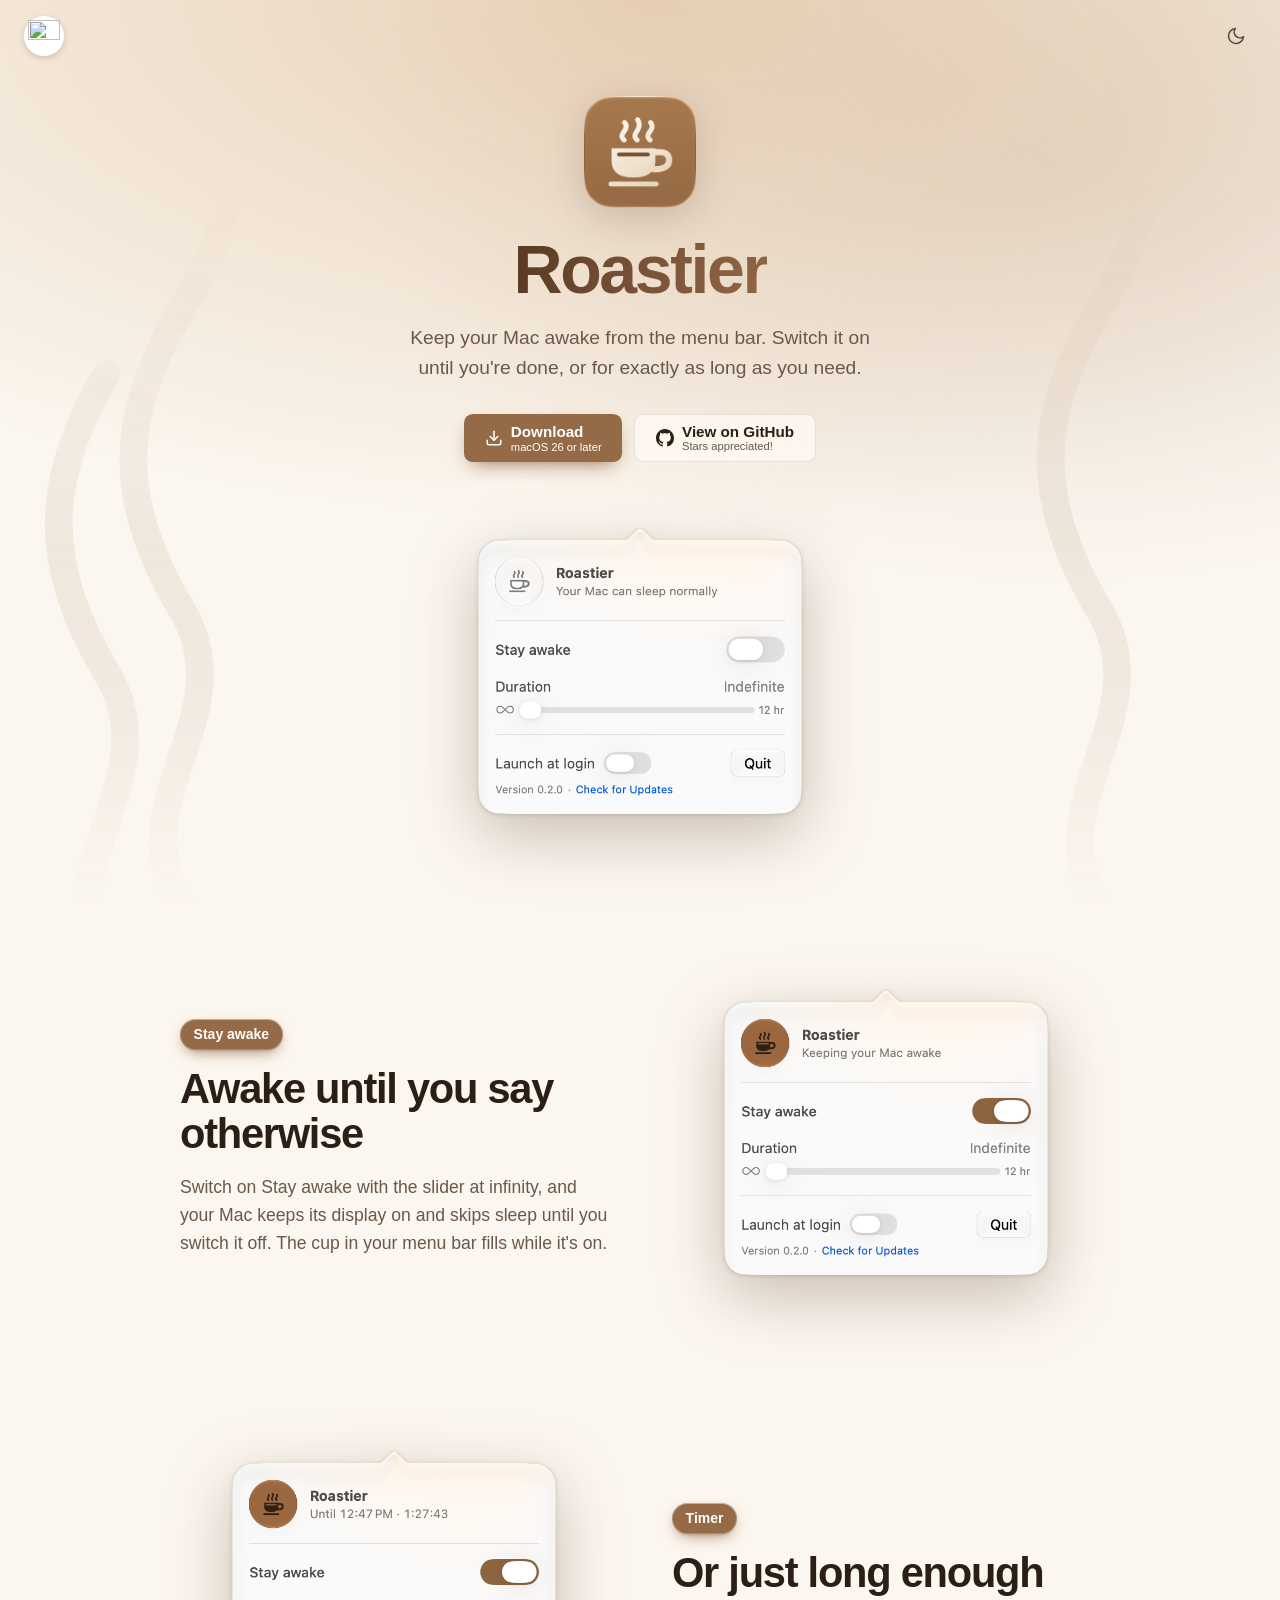
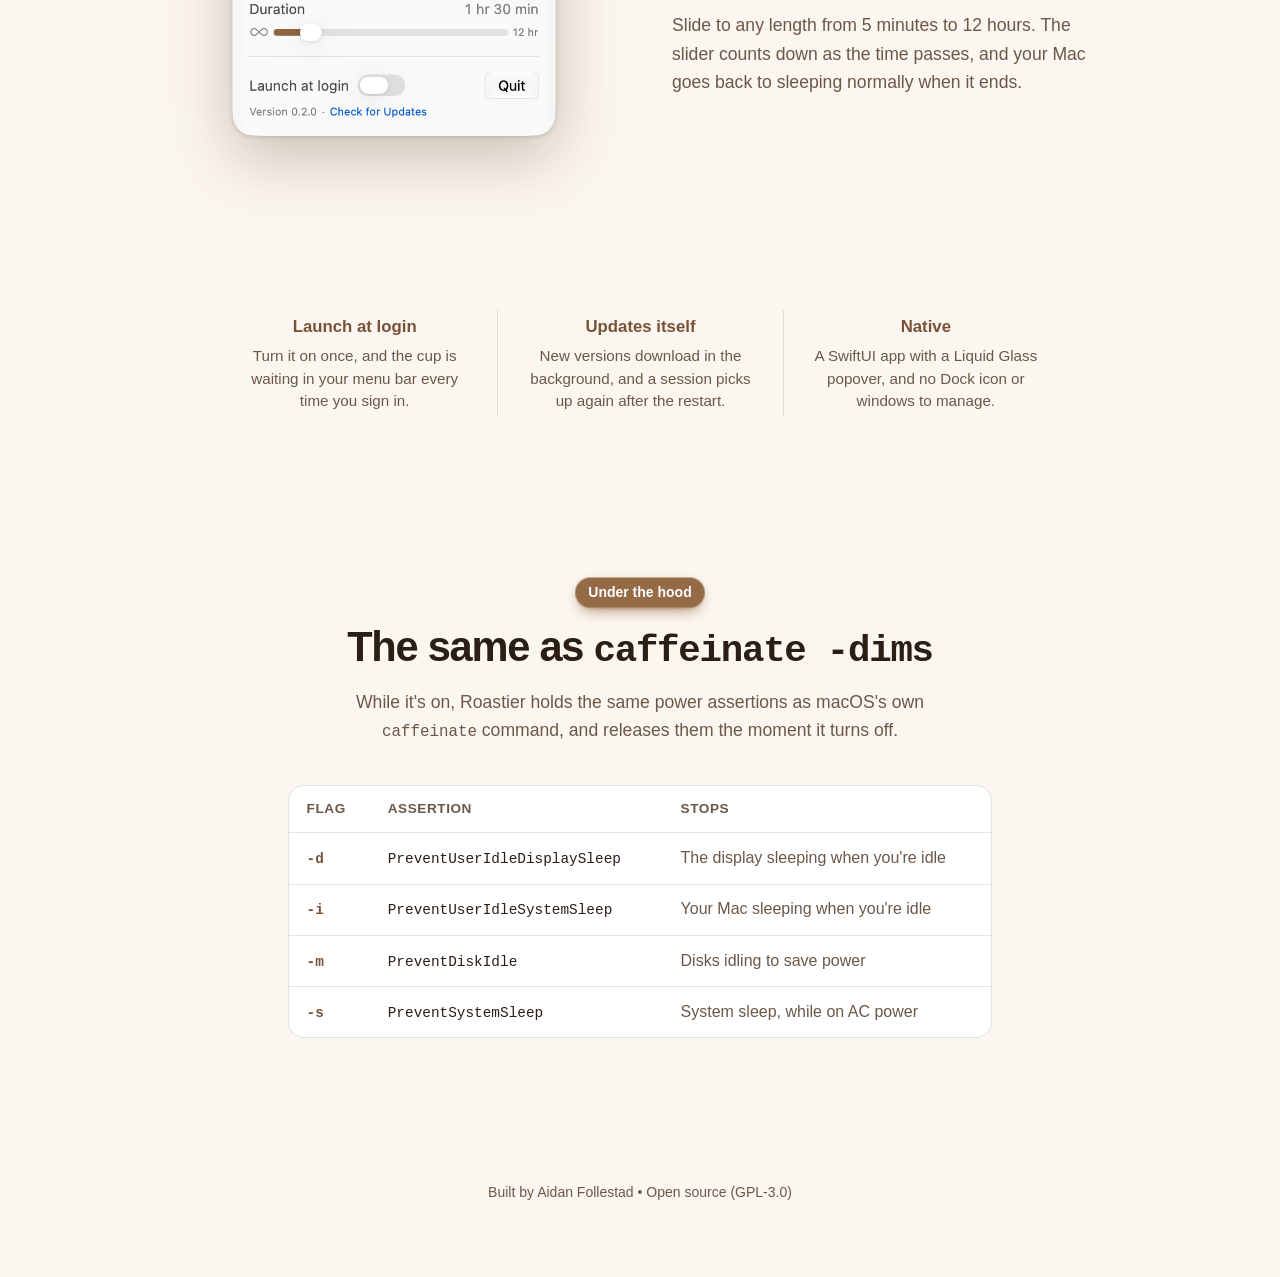
==== index.html @ cfe8af9e "Add the roastier.af.codes site A static product page for Roastier, built on the sibling sites' base:" ====
<!DOCTYPE html>
<html lang="en">

<head>
    <meta charset="utf-8">
    <meta name="viewport" content="width=device-width, initial-scale=1">
    <title>Roastier</title>
    <meta name="description"
        content="Roastier is a macOS menu bar app that keeps your Mac awake: switch it on until you're done, or for a set time of up to 12 hours.">

    <meta name="theme-color" content="#fbf6ef" media="(prefers-color-scheme: light)">
    <meta name="theme-color" content="#15100b" media="(prefers-color-scheme: dark)">

    <meta property="og:title" content="Roastier">
    <meta property="og:type" content="website">
    <meta property="og:url" content="https://roastier.af.codes">
    <meta property="og:description"
        content="A macOS menu bar app that keeps your Mac awake: switch it on until you're done, or for a set time of up to 12 hours.">
    <!-- Rendered from og-image/ on the dark theme; re-render it whenever the
         name, tagline, dark colors or the timed popover capture change
         (AGENTS.md). -->
    <meta property="og:image" content="https://roastier.af.codes/images/og-image.png">
    <meta property="og:image:type" content="image/png">
    <meta property="og:image:width" content="1200">
    <meta property="og:image:height" content="630">
    <meta property="og:image:alt"
        content="The Roastier app icon, name, and tagline beside its menu bar popover, which is counting down a session with Stay awake switched on, over a coffee-brown glow and rising steam.">
    <!-- Twitter never reads og:image:alt, so the image is repeated here to give
         its alt an anchor. -->
    <meta name="twitter:card" content="summary_large_image">
    <meta name="twitter:image" content="https://roastier.af.codes/images/og-image.png">
    <meta name="twitter:image:alt"
        content="The Roastier app icon, name, and tagline beside its menu bar popover, which is counting down a session with Stay awake switched on, over a coffee-brown glow and rising steam.">

    <link rel="icon" href="favicon.png" type="image/png" sizes="96x96">
    <link rel="apple-touch-icon" href="apple-touch-icon.png">

    <link rel="stylesheet" href="styles/index-common.css">

    <link rel="stylesheet" href="styles/index-dark.css" id="theme-dark" media="(prefers-color-scheme: dark)">
    <link rel="stylesheet" href="styles/index-light.css" id="theme-light"
        media="(prefers-color-scheme: no-preference), (prefers-color-scheme: light)">

    <script src="scripts/dark-mode.js"></script>
</head>

<body>
    <section class="section-hero" id="overview">
        <!-- A glow from the top, and steam rising up the hero's sides like the
             wisps over the icon's cup. The SVG slices to the hero's height, so
             on narrow screens the wisps crop away rather than running under the
             text. -->
        <div class="hero-sky" aria-hidden="true">
            <svg class="steam" viewBox="0 0 1200 900" preserveAspectRatio="xMidYMax slice" focusable="false">
                <path d="M170 900 C110 800 230 720 170 620 S110 440 170 340 S230 180 170 80"/>
                <path d="M1030 900 C970 800 1090 720 1030 620 S970 440 1030 340 S1090 180 1030 80"/>
                <path d="M100 960 C40 860 160 780 100 680 S40 500 100 400"/>
            </svg>
        </div>

        <div class="top-brand">
            <a class="brand-logo" href="https://af.codes" aria-label="af.codes, Aidan Follestad">
                <img src="https://af.codes/images/af.png" alt="" width="1024" height="1024" decoding="async">
            </a>
        </div>

        <div class="top-actions">
            <button class="top-btn theme-toggle" id="theme-toggle" type="button" aria-label="Dark mode">
                <svg class="icon-sun" width="20" height="20" viewBox="0 0 24 24" fill="none" stroke="currentColor"
                    stroke-width="2" stroke-linecap="round" stroke-linejoin="round" aria-hidden="true">
                    <circle cx="12" cy="12" r="5"/><line x1="12" y1="1" x2="12" y2="3"/><line x1="12" y1="21" x2="12" y2="23"/><line x1="4.22" y1="4.22" x2="5.64" y2="5.64"/><line x1="18.36" y1="18.36" x2="19.78" y2="19.78"/><line x1="1" y1="12" x2="3" y2="12"/><line x1="21" y1="12" x2="23" y2="12"/><line x1="4.22" y1="19.78" x2="5.64" y2="18.36"/><line x1="18.36" y1="5.64" x2="19.78" y2="4.22"/>
                </svg>
                <svg class="icon-moon" width="20" height="20" viewBox="0 0 24 24" fill="none" stroke="currentColor"
                    stroke-width="2" stroke-linecap="round" stroke-linejoin="round" aria-hidden="true">
                    <path d="M21 12.79A9 9 0 1 1 11.21 3 7 7 0 0 0 21 12.79z"/>
                </svg>
            </button>
        </div>

        <div class="container hero-copy">
            <picture class="app-icon">
                <source srcset="images/app-icon-dark.png" data-theme="dark" media="(prefers-color-scheme: dark)">
                <img src="images/app-icon-light.png" alt="" width="256" height="256" decoding="async"
                    fetchpriority="high">
            </picture>

            <h1>Roastier</h1>
            <p class="tagline">
                Keep your Mac awake from the menu bar. Switch it on until you're done, or for exactly as long as
                you need.
            </p>

            <div class="cta-row">
                <a class="btn-primary"
                    href="https://github.com/afollestad/Roastier/releases/latest/download/Roastier.app.zip">
                    <svg width="18" height="18" viewBox="0 0 24 24" fill="none" stroke="currentColor" stroke-width="2"
                        stroke-linecap="round" stroke-linejoin="round" aria-hidden="true">
                        <path d="M21 15v4a2 2 0 0 1-2 2H5a2 2 0 0 1-2-2v-4"/><polyline points="7 10 12 15 17 10"/><line x1="12" y1="15" x2="12" y2="3"/>
                    </svg>
                    <span class="btn-stack">
                        <span>Download</span>
                        <span class="btn-subtext">macOS 26 or later</span>
                    </span>
                </a>
                <a class="btn-ghost" href="https://github.com/afollestad/Roastier">
                    <svg width="18" height="18" viewBox="0 0 16 16" fill="currentColor" aria-hidden="true">
                        <path d="M8 0c4.42 0 8 3.58 8 8a8.013 8.013 0 0 1-5.45 7.59c-.4.08-.55-.17-.55-.38 0-.27.01-1.13.01-2.2 0-.75-.25-1.23-.54-1.48 1.78-.2 3.65-.88 3.65-3.95 0-.88-.31-1.59-.82-2.15.08-.2.36-1.02-.08-2.12 0 0-.67-.22-2.2.82-.64-.18-1.32-.27-2-.27-.68 0-1.36.09-2 .27-1.53-1.03-2.2-.82-2.2-.82-.44 1.1-.16 1.92-.08 2.12-.51.56-.82 1.28-.82 2.15 0 3.06 1.86 3.75 3.64 3.95-.23.2-.44.55-.51 1.07-.46.21-1.61.55-2.33-.66-.15-.24-.6-.83-1.23-.82-.67.01-.27.38.01.53.34.19.73.9.82 1.13.16.45.68 1.31 2.69.94 0 .67.01 1.3.01 1.49 0 .21-.15.45-.55.38A7.995 7.995 0 0 1 0 8c0-4.42 3.58-8 8-8Z"/>
                    </svg>
                    <span class="btn-stack">
                        <span>View on GitHub</span>
                        <span class="btn-subtext">Stars appreciated!</span>
                    </span>
                </a>
            </div>
        </div>

        <!-- Popover captures ship in both appearances: the dark one is the
             <source>, so the light one stays the <img> fallback and only the
             matching appearance downloads. -->
        <div class="container hero-media">
            <picture>
                <source srcset="images/popover-idle-dark.webp" type="image/webp" data-theme="dark"
                    media="(prefers-color-scheme: dark)">
                <img class="popover-shot" src="images/popover-idle-light.webp"
                    alt="The Roastier popover reading “Your Mac can sleep normally”, with Stay awake switched off, the duration slider at Indefinite, and Launch at login and Quit below."
                    width="652" height="558" decoding="async" fetchpriority="high">
            </picture>
        </div>
    </section>

    <section class="section-feature" id="stay-awake">
        <div class="container feature-split">
            <div class="feature-text">
                <p class="chip">Stay awake</p>
                <h2>Awake until you say otherwise</h2>
                <p class="feature-copy">
                    Switch on Stay awake with the slider at infinity, and your Mac keeps its display on and skips
                    sleep until you switch it off. The cup in your menu bar fills while it's on.
                </p>
            </div>
            <picture>
                <source srcset="images/popover-indefinite-dark.webp" type="image/webp" data-theme="dark"
                    media="(prefers-color-scheme: dark)">
                <img class="popover-shot" src="images/popover-indefinite-light.webp"
                    alt="The Roastier popover reading “Keeping your Mac awake”, with Stay awake switched on and the duration slider at Indefinite."
                    width="652" height="558" loading="lazy" decoding="async">
            </picture>
        </div>
    </section>

    <section class="section-feature" id="timer">
        <div class="container feature-split feature-split-reverse">
            <div class="feature-text">
                <p class="chip">Timer</p>
                <h2>Or just long enough</h2>
                <p class="feature-copy">
                    Slide to any length from 5 minutes to 12 hours. The slider counts down as the time passes, and
                    your Mac goes back to sleeping normally when it ends.
                </p>
            </div>
            <picture>
                <source srcset="images/popover-timed-dark.webp" type="image/webp" data-theme="dark"
                    media="(prefers-color-scheme: dark)">
                <img class="popover-shot" src="images/popover-timed-light.webp"
                    alt="The Roastier popover counting down a session with about an hour and a half left, with Stay awake switched on and the duration slider at 1 hr 30 min."
                    width="652" height="558" loading="lazy" decoding="async">
            </picture>
        </div>
    </section>

    <section class="section-feature" id="details">
        <div class="container details">
            <div class="detail">
                <h2>Launch at login</h2>
                <p>Turn it on once, and the cup is waiting in your menu bar every time you sign in.</p>
            </div>
            <div class="detail">
                <h2>Updates itself</h2>
                <p>New versions download in the background, and a session picks up again after the restart.</p>
            </div>
            <div class="detail">
                <h2>Native</h2>
                <p>A SwiftUI app with a Liquid Glass popover, and no Dock icon or windows to manage.</p>
            </div>
        </div>
    </section>

    <section class="section-feature section-centered" id="under-the-hood">
        <div class="container">
            <p class="chip">Under the hood</p>
            <h2>The same as <code>caffeinate -dims</code></h2>
            <p class="feature-copy">
                While it's on, Roastier holds the same power assertions as macOS's own
                <code>caffeinate</code> command, and releases them the moment it turns off.
            </p>
            <table class="assertions">
                <thead>
                    <tr>
                        <th scope="col">Flag</th>
                        <th scope="col">Assertion</th>
                        <th scope="col">Stops</th>
                    </tr>
                </thead>
                <tbody>
                    <tr>
                        <td data-label="Flag"><code>-d</code></td>
                        <td data-label="Assertion"><code>PreventUserIdleDisplaySleep</code></td>
                        <td data-label="Stops">The display sleeping when you're idle</td>
                    </tr>
                    <tr>
                        <td data-label="Flag"><code>-i</code></td>
                        <td data-label="Assertion"><code>PreventUserIdleSystemSleep</code></td>
                        <td data-label="Stops">Your Mac sleeping when you're idle</td>
                    </tr>
                    <tr>
                        <td data-label="Flag"><code>-m</code></td>
                        <td data-label="Assertion"><code>PreventDiskIdle</code></td>
                        <td data-label="Stops">Disks idling to save power</td>
                    </tr>
                    <tr>
                        <td data-label="Flag"><code>-s</code></td>
                        <td data-label="Assertion"><code>PreventSystemSleep</code></td>
                        <td data-label="Stops">System sleep, while on AC power</td>
                    </tr>
                </tbody>
            </table>
        </div>
    </section>

    <footer class="site-footer">
        <p>
            Built by <a href="https://af.codes">Aidan Follestad</a> &#8226;
            <a href="https://github.com/afollestad/Roastier">Open source</a>
            (<a href="https://github.com/afollestad/Roastier/blob/main/LICENSE.md">GPL-3.0</a>)
        </p>
    </footer>

    <!-- Do NOT rename this to a generic "back to top" name (jump-to-top, back-to-top,
         scroll-to-top): ad-block cosmetic filters hide those id/class names, which
         makes the button vanish in browsers with a content blocker. -->
    <button class="overview-return" id="overview-return" type="button" aria-label="Scroll to top">
        <svg width="20" height="20" viewBox="0 0 24 24" fill="none" stroke="currentColor" stroke-width="2"
            stroke-linecap="round" stroke-linejoin="round" aria-hidden="true">
            <line x1="12" y1="19" x2="12" y2="5"/>
            <polyline points="5 12 12 5 19 12"/>
        </svg>
    </button>

    <script src="scripts/overview-return.js"></script>
</body>

</html>
---- styles/index-common.css ----
/* Theme-independent layout for roastier.af.codes.
   Color tokens and the glow and steam painted with them live in
   index-light.css / index-dark.css. */

:root {
    --font: -apple-system, BlinkMacSystemFont, "SF Pro Text", "Segoe UI", Roboto, "Helvetica Neue", Arial, sans-serif;
    --spring: cubic-bezier(0.34, 1.56, 0.64, 1);

    /* Scroll-to-top button geometry. The footer derives its bottom padding from
       these, so the button and the footer text can never collide. */
    --fab-size: 2.5rem;
    --fab-inset: 1.5rem;
}

*,
*::before,
*::after {
    box-sizing: border-box;
}

html {
    -webkit-text-size-adjust: 100%;
    text-size-adjust: 100%;
}

body {
    margin: 0;
    font-family: var(--font);
    line-height: 1.5;
    background: var(--bg);
    color: var(--fg);
    -webkit-font-smoothing: antialiased;
}

h1,
h2,
h3,
p {
    margin: 0;
}

img {
    display: block;
    max-width: 100%;
    height: auto;
}

/* Every themed image is a <picture> so it can carry a dark variant. Left
   inline it would put the block-level image in an inline box, adding a
   line-height gap under it. */
picture {
    display: block;
}

a {
    color: inherit;
}

code {
    font-family: ui-monospace, SFMono-Regular, Menlo, Consolas, monospace;
    font-size: .9em;
}

a:focus-visible,
button:focus-visible {
    outline: 2px solid var(--accent-text);
    outline-offset: 2px;
}

.container {
    max-width: 68rem;
    margin: 0 auto;
    padding: 0 1.25rem;
}

/* Hero ------------------------------------------------------------------- */

.section-hero {
    /* .hero-sky, .top-brand and .top-actions are absolute; without this they
       would anchor to the initial containing block instead of the hero. The
       glow is wider than narrow viewports, so it's clipped here rather than
       scrolling the page sideways. */
    position: relative;
    overflow: hidden;
    overflow: clip;
    padding: 6rem 0 5rem;
    text-align: center;
}

/* The theme sheets paint the glow and color the steam. Both fade out before
   the hero's bottom edge, where the clip would otherwise cut them off in a
   line. */
.hero-sky {
    position: absolute;
    inset: 0;
    pointer-events: none;
    -webkit-mask-image: linear-gradient(to bottom, #000 60%, transparent 100%);
    mask-image: linear-gradient(to bottom, #000 60%, transparent 100%);
}

/* Steam rising up the hero's sides, drawn like the wisps over the icon's cup.
   It fades out going up, so it thins before it reaches the title. */
.steam {
    position: absolute;
    inset: 0;
    width: 100%;
    height: 100%;
    color: var(--steam);
    -webkit-mask-image: linear-gradient(to top, #000 25%, transparent 80%);
    mask-image: linear-gradient(to top, #000 25%, transparent 80%);
}

.steam path {
    fill: none;
    stroke: currentColor;
    stroke-width: 26;
    stroke-linecap: round;
    animation: steam-drift 9s ease-in-out infinite alternate;
}

.steam path:nth-child(2) {
    animation-delay: -3s;
}

.steam path:nth-child(3) {
    animation-delay: -6s;
}

@keyframes steam-drift {
    from {
        transform: translate(-10px, 12px);
    }

    to {
        transform: translate(10px, -12px);
    }
}

.hero-copy,
.hero-media,
.top-brand,
.top-actions {
    position: relative;
    z-index: 1;
}

/* Top brand and actions -------------------------------------------------- */

.top-brand,
.top-actions {
    position: absolute;
    top: 1rem;
    height: 2.5rem;
    display: flex;
    align-items: center;
}

.top-brand {
    left: 1.5rem;
}

.top-actions {
    right: 1.5rem;
    gap: .5rem;
}

.top-brand .brand-logo {
    display: inline-flex;
    /* The padding keeps the monogram's far corners inside the circle. */
    padding: .25rem;
    background: var(--logo-circle);
    box-shadow: 0 2px 6px var(--icon-shadow);
    border-radius: 50%;
}

.top-brand .brand-logo img {
    width: 2rem;
}

.top-btn {
    display: inline-flex;
    align-items: center;
    justify-content: center;
    width: 2.5rem;
    height: 2.5rem;
    padding: 0;
    border: none;
    border-radius: 50%;
    background: none;
    color: inherit;
    cursor: pointer;
    opacity: .75;
    transition: opacity .2s ease, color .2s ease;
}

@media (hover: hover) and (pointer: fine) {
    .top-btn:hover {
        opacity: 1;
        color: var(--accent-text);
    }
}

.top-btn:focus-visible {
    opacity: 1;
}

.theme-toggle .icon-sun,
.theme-toggle .icon-moon {
    display: none;
}

/* App icon and title ----------------------------------------------------- */

/* Rendered from AppIcon.icon with Icon Composer's ictool, so the plate and
   corner mask are already in the image; drop-shadow follows its alpha. */
.app-icon {
    width: 7rem;
    margin: 0 auto;
}

.app-icon img {
    width: 100%;
    filter: drop-shadow(0 .6rem 1.2rem var(--icon-shadow));
}

.hero-copy h1 {
    display: inline-block;
    margin-top: 1.5rem;
    font-size: clamp(2.75rem, 7vw, 4.25rem);
    font-weight: 700;
    letter-spacing: -.035em;
    line-height: 1.1;
    color: var(--fg);
}

/* The name is painted in the icon's coffee wherever text can be a gradient's
   clip; elsewhere it stays plain --fg. */
@supports ((-webkit-background-clip: text) or (background-clip: text)) {
    .hero-copy h1 {
        background: var(--title-gradient);
        -webkit-background-clip: text;
        background-clip: text;
        -webkit-text-fill-color: transparent;
    }
}

.tagline {
    max-width: 36rem;
    margin: 1rem auto 0;
    font-size: clamp(1.05rem, 1.6vw, 1.2rem);
    line-height: 1.55;
    color: var(--secondary);
    text-wrap: balance;
}

/* Buttons ---------------------------------------------------------------- */

.cta-row {
    display: flex;
    flex-wrap: wrap;
    justify-content: center;
    gap: .75rem;
    margin-top: 2rem;
}

.btn-primary,
.btn-ghost {
    display: inline-flex;
    align-items: center;
    justify-content: center;
    gap: .5rem;
    height: 3rem;
    padding: 0 1.3rem;
    border-radius: .55rem;
    font-size: .95rem;
    font-weight: 600;
    text-decoration: none;
    white-space: nowrap;
    transition: transform .3s var(--spring);
}

/* Filled with AccentColor, the icon's coffee. */
.btn-primary {
    background: var(--accent);
    color: var(--on-accent);
    box-shadow: 0 .5rem 1.25rem -.5rem var(--accent);
}

/* Glass, over the glow. */
.btn-ghost {
    border: 1px solid var(--glass-border);
    background: var(--glass);
    -webkit-backdrop-filter: blur(12px) saturate(160%);
    backdrop-filter: blur(12px) saturate(160%);
    color: var(--fg);
}

/* Two-line labels, shorter together than the button, so both buttons stay
   the same height. */
.btn-stack {
    display: inline-flex;
    flex-direction: column;
    align-items: flex-start;
    line-height: 1.15;
}

/* Full opacity: white faded on the light theme's coffee drops below 4.5:1. */
.btn-subtext {
    font-size: .7rem;
    font-weight: 500;
}

.btn-ghost .btn-subtext {
    color: var(--secondary);
}

@media (hover: hover) and (pointer: fine) {
    .btn-primary:hover,
    .btn-ghost:hover {
        transform: scale(1.03);
    }
}

/* Popover screenshots ---------------------------------------------------- */

/* Captures of the menu bar popover, cut out along its own alpha, so they
   carry its arrow and rounded corners and draw no frame; drop-shadow follows
   the alpha. 22rem keeps the 652px-wide captures under 2x. Every capture
   shares one size, which the aspect-ratio and each <img>'s width and height
   repeat (AGENTS.md has the recipe). */
.popover-shot {
    width: 100%;
    max-width: 22rem;
    margin: 0 auto;
    aspect-ratio: 652 / 558;
    filter: drop-shadow(0 1px 2px var(--popover-rim-shadow)) drop-shadow(0 1.25rem 2rem var(--media-shadow));
}

.hero-media {
    margin-top: 4rem;
}

/* Features --------------------------------------------------------------- */

.section-feature {
    padding: 5rem 0;
}

.feature-split {
    max-width: 60rem;
    display: grid;
    grid-template-columns: 1fr 1fr;
    align-items: center;
    gap: 4rem;
}

.feature-split-reverse .feature-text {
    order: 2;
}

.feature-text {
    max-width: 28rem;
    justify-self: center;
}

.section-centered {
    text-align: center;
}

.section-centered .feature-copy {
    max-width: 36rem;
    margin-left: auto;
    margin-right: auto;
}

.section-feature h2 {
    margin-top: 1rem;
    font-size: clamp(1.9rem, 3.5vw, 2.6rem);
    font-weight: 700;
    letter-spacing: -.03em;
    line-height: 1.1;
}

.feature-copy {
    margin-top: 1rem;
    font-size: 1.1rem;
    line-height: 1.6;
    color: var(--secondary);
    text-wrap: pretty;
}

/* Section labels are capsules filled with the icon's coffee, matching the
   download button. */
.chip {
    display: inline-flex;
    padding: .3rem .85rem;
    border-radius: 999px;
    background: var(--chip-bg);
    color: var(--chip-fg);
    font-size: .875rem;
    font-weight: 600;
    box-shadow:
        inset 0 0 0 1px rgba(255, 255, 255, .2),
        inset 0 1px 0 rgba(255, 255, 255, .3),
        0 1px 2px rgba(0, 0, 0, .1),
        0 .35rem .9rem -.35rem var(--chip-bg);
}

/* Details ---------------------------------------------------------------- */

/* Plain columns between hairlines rather than cards: a glass surface reads as
   clickable, and none of these are links. Keep the descriptions about the
   same length so the columns wrap to the same height. */
.details {
    display: grid;
    grid-template-columns: repeat(3, 1fr);
    max-width: 56rem;
    margin: 0 auto;
}

.detail {
    padding: .25rem 1.5rem;
    text-align: center;
}

.detail + .detail {
    border-left: 1px solid var(--hairline);
}

/* Undoes .section-feature h2, which this shares a specificity with. */
.detail h2 {
    margin-top: 0;
    font-size: 1.05rem;
    letter-spacing: normal;
    line-height: 1.5;
    color: var(--accent-text);
}

.detail p {
    margin-top: .35rem;
    font-size: .95rem;
    color: var(--secondary);
    text-wrap: pretty;
}

/* Assertions table ------------------------------------------------------- */

.assertions {
    width: 100%;
    max-width: 44rem;
    margin: 2.5rem auto 0;
    border: 1px solid var(--hairline);
    border-radius: 1rem;
    /* Collapsed borders ignore border-radius, so the table is separate with
       zero spacing and each cell draws only its top rule. */
    border-collapse: separate;
    border-spacing: 0;
    overflow: hidden;
    background: var(--surface);
    text-align: left;
}

.assertions th,
.assertions td {
    padding: .8rem 1.1rem;
    vertical-align: top;
}

.assertions tbody td {
    border-top: 1px solid var(--hairline);
}

.assertions th {
    font-size: .85rem;
    font-weight: 600;
    text-transform: uppercase;
    letter-spacing: .04em;
    color: var(--secondary);
}

.assertions td:first-child code {
    color: var(--accent-text);
    font-weight: 600;
}

/* Long assertion names break rather than widen the table on phones. */
.assertions td:nth-child(2) code {
    overflow-wrap: anywhere;
}

.assertions td:last-child {
    color: var(--secondary);
}

/* Footer ----------------------------------------------------------------- */

.site-footer {
    /* The scroll-to-top button is fixed over the bottom-right corner, and at
       narrow widths this text is wide enough to run under it once the page is
       scrolled to the end. Reserve the button's band plus a gap. */
    padding: 4rem 1.25rem calc(var(--fab-inset) + var(--fab-size) + 1rem);
    text-align: center;
    font-size: .875rem;
    color: var(--secondary);
}

.site-footer a {
    text-decoration: none;
}

@media (hover: hover) and (pointer: fine) {
    .site-footer a:hover {
        color: var(--accent-text);
        text-decoration: underline;
    }
}

/* Scroll-to-top ---------------------------------------------------------- */

/* Do NOT rename this to a generic "back to top" name (jump-to-top, back-to-top,
   scroll-to-top): ad-block cosmetic filters hide those id/class names, which
   makes the button vanish in browsers with a content blocker. Glass, like the
   ghost button. */
.overview-return {
    position: fixed;
    right: var(--fab-inset);
    bottom: var(--fab-inset);
    z-index: 300;
    display: flex;
    align-items: center;
    justify-content: center;
    width: var(--fab-size);
    height: var(--fab-size);
    padding: 0;
    border: 1px solid var(--glass-border);
    border-radius: 50%;
    background: var(--glass);
    -webkit-backdrop-filter: blur(12px) saturate(160%);
    backdrop-filter: blur(12px) saturate(160%);
    color: var(--fg);
    box-shadow: 0 4px 16px var(--glass-shadow);
    cursor: pointer;
    opacity: 0;
    visibility: hidden;
    transform: translateY(.5rem);
    transition: opacity .25s ease, transform .3s var(--spring), visibility .25s ease;
}

.overview-return.visible {
    opacity: 1;
    visibility: visible;
    transform: translateY(0);
}

@media (hover: hover) and (pointer: fine) {
    .overview-return.visible:hover {
        transform: translateY(0) scale(1.05);
    }
}

/* Responsive ------------------------------------------------------------- */

@media (max-width: 820px) {
    .section-feature {
        padding: 4rem 0;
    }

    .feature-split {
        grid-template-columns: 1fr;
        gap: 2.5rem;
        text-align: center;
    }

    .feature-split-reverse .feature-text {
        order: 0;
    }

    .feature-text {
        max-width: 34rem;
    }
}

/* In em, so the columns also stack when enlarged text would squeeze them. */
@media (max-width: 45em) {
    .details {
        grid-template-columns: 1fr;
        max-width: 28rem;
    }

    .detail {
        padding: 1.25rem 0;
    }

    .detail + .detail {
        border-left: none;
        border-top: 1px solid var(--hairline);
    }

    /* One card per row, each cell labeled from its data-label. */
    .assertions thead {
        display: none;
    }

    .assertions,
    .assertions tbody,
    .assertions tr,
    .assertions td {
        display: block;
    }

    .assertions tbody tr + tr {
        border-top: 1px solid var(--hairline);
    }

    .assertions tbody td {
        border-top: none;
        padding: .2rem 1.1rem;
    }

    .assertions tbody td:first-child {
        padding-top: .9rem;
    }

    .assertions tbody td:last-child {
        padding-bottom: .9rem;
    }

    .assertions td:not(:first-child)::before {
        content: attr(data-label) ": ";
        font-weight: 600;
        color: var(--secondary);
    }
}

@media (max-width: 600px) {
    .section-hero {
        padding: 5rem 0 3.5rem;
    }

    .app-icon {
        width: 5.5rem;
    }

    .hero-media {
        margin-top: 3rem;
    }
}

@media (prefers-reduced-motion: reduce) {
    *,
    *::before,
    *::after {
        transition-duration: .01ms !important;
        animation-duration: .01ms !important;
    }

    .steam path {
        animation: none;
    }

    .btn-primary:hover,
    .btn-ghost:hover,
    .overview-return.visible:hover {
        transform: none;
    }
}
---- styles/index-dark.css ----
/* Dark theme: late-night espresso under a warm coffee glow.
   Don't forget to update the theme colors in scripts/dark-mode.js if --bg changes,
   and re-render images/og-image.png, which bakes it in as its canvas. */

:root {
    color-scheme: dark;

    --bg: #15100b;
    /* A paler tint of the icon's cream cup, #f1e3d0. */
    --fg: #f6ede1;
    /* 9.5:1 on --bg, and 4.8:1 on the ghost button's glass at the glow's strongest
       point. */
    --secondary: #c6b5a2;
    /* The cup in the dark icon, lifted from AccentColor for a dark canvas. */
    --accent: #d6b38b;
    /* 9.6:1 on --accent. */
    --on-accent: #15100b;
    /* Light enough for text as-is, 9.6:1 on --bg and 6:1 on the glow. */
    --accent-text: #d6b38b;
    --hairline: rgba(246, 237, 225, .12);
    --surface: rgba(255, 255, 255, .04);
    --chip-bg: var(--accent);
    --chip-fg: var(--on-accent);
    /* Behind the logo, at least 3:1 with its main blues, #0057d5 and #0186fb.
       Matches af.codes. */
    --logo-circle: #05070d;
    --glass: rgba(255, 255, 255, .07);
    --glass-border: rgba(255, 255, 255, .14);
    --glass-shadow: rgba(0, 0, 0, .35);
    --icon-shadow: rgba(0, 0, 0, .45);
    --media-shadow: rgba(0, 0, 0, .55);
    --popover-rim-shadow: rgba(0, 0, 0, .5);
    --steam: rgba(241, 227, 208, .07);
    /* The icon's cream cup through the dark icon's latte; every stop holds at
       least 5.9:1 at the glow's strongest point. */
    --title-gradient: linear-gradient(100deg, #f3e6d4 5%, #e2c29c 50%, #d6b38b 95%);
}

html {
    background: var(--bg);
}

.theme-toggle .icon-sun {
    display: block;
}

/* AccentColor glowing down from the top, and the dark icon's latte to the
   right. */
.hero-sky {
    background:
        radial-gradient(ellipse 1100px 560px at 50% 0%, rgba(149, 107, 71, .4) 0%, rgba(149, 107, 71, 0) 100%),
        radial-gradient(ellipse 700px 420px at 82% 18%, rgba(214, 179, 139, .12) 0%, rgba(214, 179, 139, 0) 100%);
}
---- styles/index-light.css ----
/* Light theme: morning coffee, a cream counter under a latte glow.
   Don't forget to update the theme colors in scripts/dark-mode.js if --bg changes. */

:root {
    color-scheme: light;

    /* A paler tint of the icon's cream cup, #f1e3d0. */
    --bg: #fbf6ef;
    --fg: #2b1e14;
    /* 6.3:1 on --bg, 4.6:1 at the glow's strongest point. */
    --secondary: #6b5849;
    /* AccentColor, the icon's coffee fill. */
    --accent: #956b47;
    /* 4.7:1 on --accent. */
    --on-accent: #ffffff;
    /* The coffee line in the icon's cup, 6.4:1 on --bg and 4.7:1 on the glow. */
    --accent-text: #785238;
    --hairline: rgba(43, 30, 20, .12);
    --surface: #ffffff;
    --chip-bg: var(--accent);
    --chip-fg: var(--on-accent);
    /* Behind the logo, at least 3:1 with its main blues, #0057d5 and #0186fb.
       Matches af.codes. */
    --logo-circle: #ffffff;
    --glass: rgba(255, 255, 255, .55);
    --glass-border: rgba(43, 30, 20, .1);
    --glass-shadow: rgba(90, 59, 35, .18);
    --icon-shadow: rgba(90, 59, 35, .22);
    --media-shadow: rgba(90, 59, 35, .3);
    --popover-rim-shadow: rgba(43, 30, 20, .18);
    --steam: rgba(149, 107, 71, .14);
    /* Deep coffee through AccentColor; the lightest stop holds 3.5:1 at the
       glow's strongest point. */
    --title-gradient: linear-gradient(100deg, #5a3b23 5%, #785238 50%, #8f6440 95%);
}

html {
    background: var(--bg);
}

.theme-toggle .icon-moon {
    display: block;
}

/* A latte wash from the top, and a warmer coffee haze to the right. */
.hero-sky {
    background:
        radial-gradient(ellipse 1100px 520px at 50% 0%, rgba(217, 180, 140, .55) 0%, rgba(217, 180, 140, 0) 100%),
        radial-gradient(ellipse 700px 420px at 82% 18%, rgba(149, 107, 71, .18) 0%, rgba(149, 107, 71, 0) 100%);
}
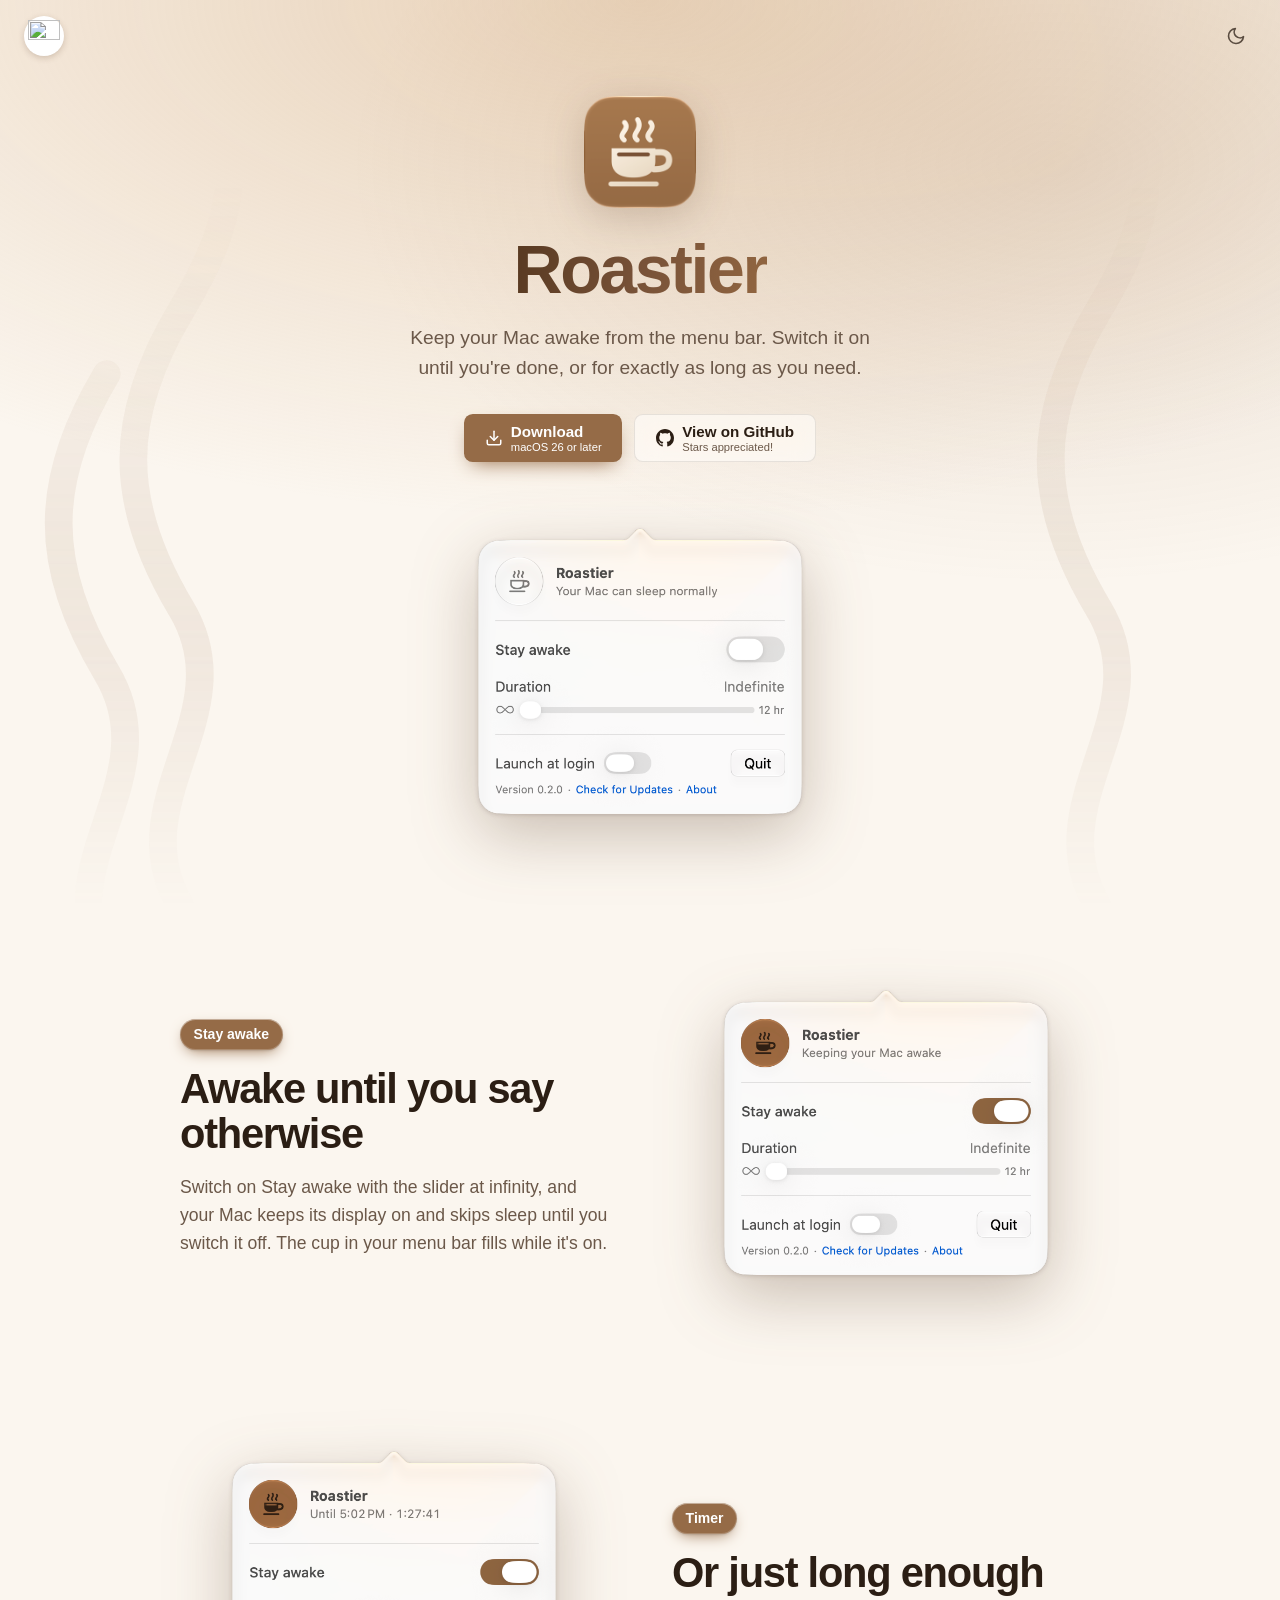
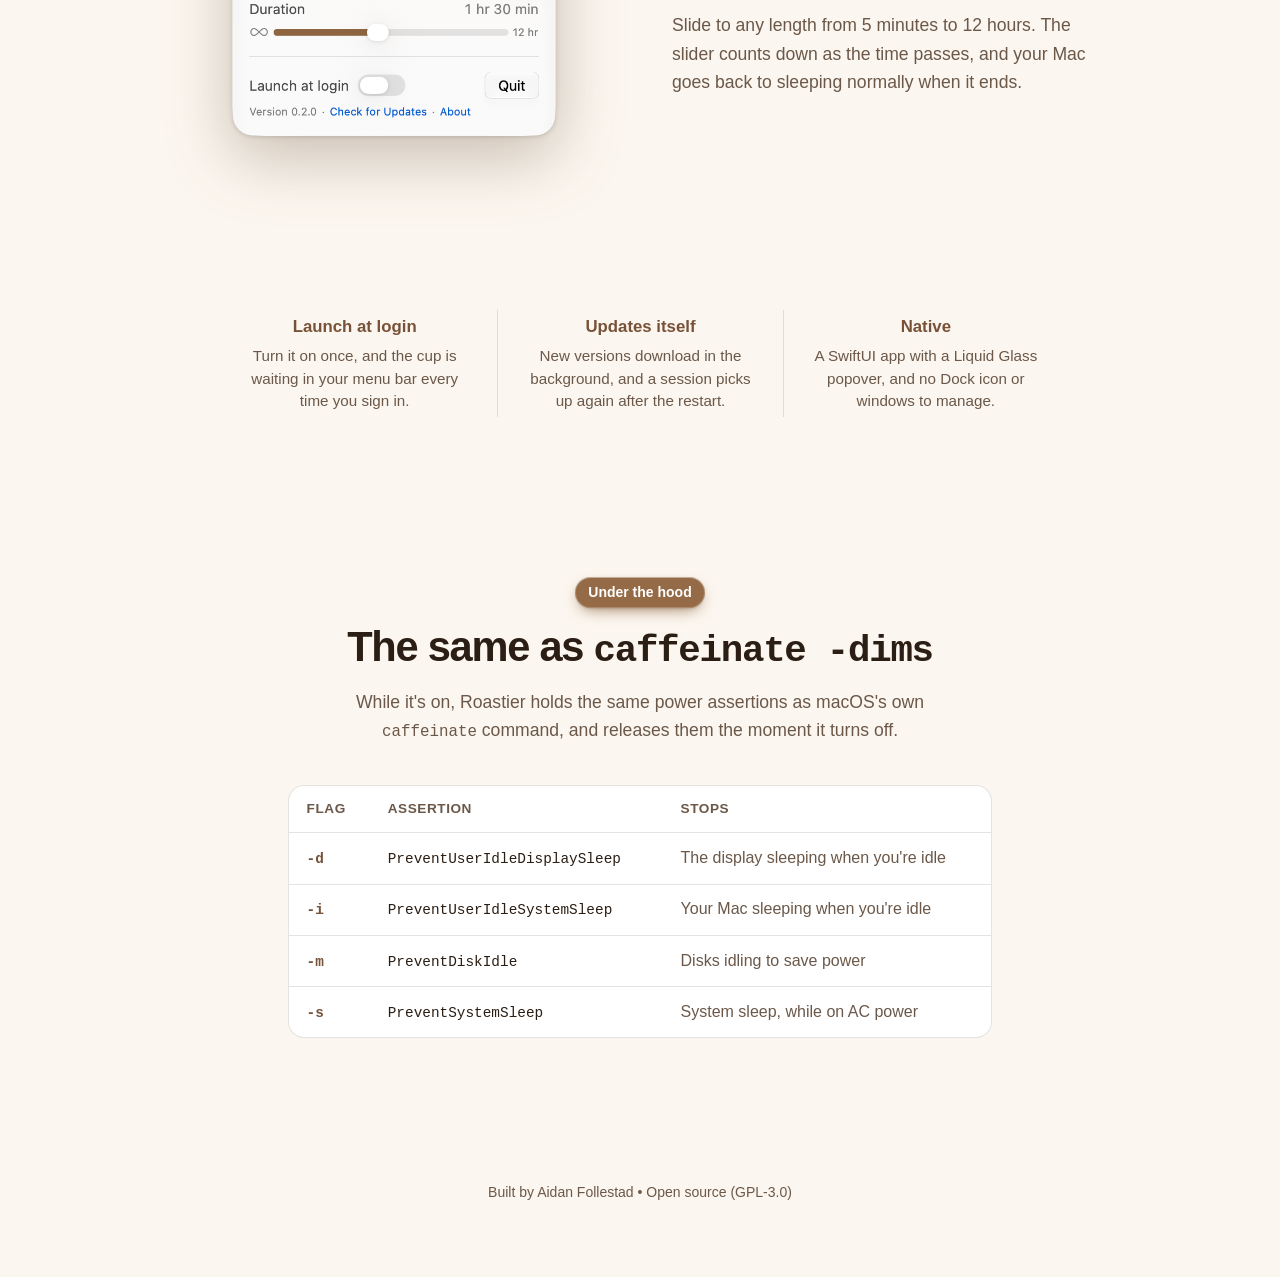
==== commit 383cf905: "Fit the page on a phone with enlarged text The title and section headings shrink only when enlarged " ====
--- a/index.html
+++ b/index.html
@@ -188,7 +188,7 @@
     <section class="section-feature section-centered" id="under-the-hood">
         <div class="container">
             <p class="chip">Under the hood</p>
-            <h2>The same as <code>caffeinate -dims</code></h2>
+            <h2>The same as <code>caffeinate <span class="flag">-dims</span></code></h2>
             <p class="feature-copy">
                 While it's on, Roastier holds the same power assertions as macOS's own
                 <code>caffeinate</code> command, and releases them the moment it turns off.
--- a/styles/index-common.css
+++ b/styles/index-common.css
@@ -23,12 +23,15 @@
     text-size-adjust: 100%;
 }
 
+/* break-word only splits a word too long for a line of its own, as on a phone
+   with enlarged text, and leaves every layout's widths alone. */
 body {
     margin: 0;
     font-family: var(--font);
     line-height: 1.5;
     background: var(--bg);
     color: var(--fg);
+    overflow-wrap: break-word;
     -webkit-font-smoothing: antialiased;
 }
 
@@ -59,6 +62,12 @@
 code {
     font-family: ui-monospace, SFMono-Regular, Menlo, Consolas, monospace;
     font-size: .9em;
+}
+
+/* A command's flag keeps its dash, so a wrapping heading breaks at the space
+   before it rather than after the hyphen. */
+.flag {
+    white-space: nowrap;
 }
 
 a:focus-visible,
@@ -223,10 +232,12 @@
     filter: drop-shadow(0 .6rem 1.2rem var(--icon-shadow));
 }
 
+/* Its floor gives way to 20vw only on a phone with enlarged text, where the
+   name would otherwise be wider than the page. */
 .hero-copy h1 {
     display: inline-block;
     margin-top: 1.5rem;
-    font-size: clamp(2.75rem, 7vw, 4.25rem);
+    font-size: clamp(min(2.75rem, 20vw), 7vw, 4.25rem);
     font-weight: 700;
     letter-spacing: -.035em;
     line-height: 1.1;
@@ -263,20 +274,27 @@
     margin-top: 2rem;
 }
 
+/* A minimum height and wrapping labels, so a button too wide for a phone with
+   enlarged text grows taller instead; a flex row wraps whole buttons first. */
 .btn-primary,
 .btn-ghost {
     display: inline-flex;
     align-items: center;
     justify-content: center;
     gap: .5rem;
-    height: 3rem;
-    padding: 0 1.3rem;
+    min-height: 3rem;
+    max-width: 100%;
+    padding: .4rem 1.3rem;
     border-radius: .55rem;
     font-size: .95rem;
     font-weight: 600;
     text-decoration: none;
-    white-space: nowrap;
     transition: transform .3s var(--spring);
+}
+
+.btn-primary svg,
+.btn-ghost svg {
+    flex-shrink: 0;
 }
 
 /* Filled with AccentColor, the icon's coffee. */
@@ -302,6 +320,7 @@
     flex-direction: column;
     align-items: flex-start;
     line-height: 1.15;
+    text-align: left;
 }
 
 /* Full opacity: white faded on the light theme's coffee drops below 4.5:1. */
@@ -373,9 +392,11 @@
     margin-right: auto;
 }
 
+/* Its floor gives way to 10vw only on a phone with enlarged text, so a long
+   word like "caffeinate" still fits a line whole. */
 .section-feature h2 {
     margin-top: 1rem;
-    font-size: clamp(1.9rem, 3.5vw, 2.6rem);
+    font-size: clamp(min(1.9rem, 10vw), 3.5vw, 2.6rem);
     font-weight: 700;
     letter-spacing: -.03em;
     line-height: 1.1;
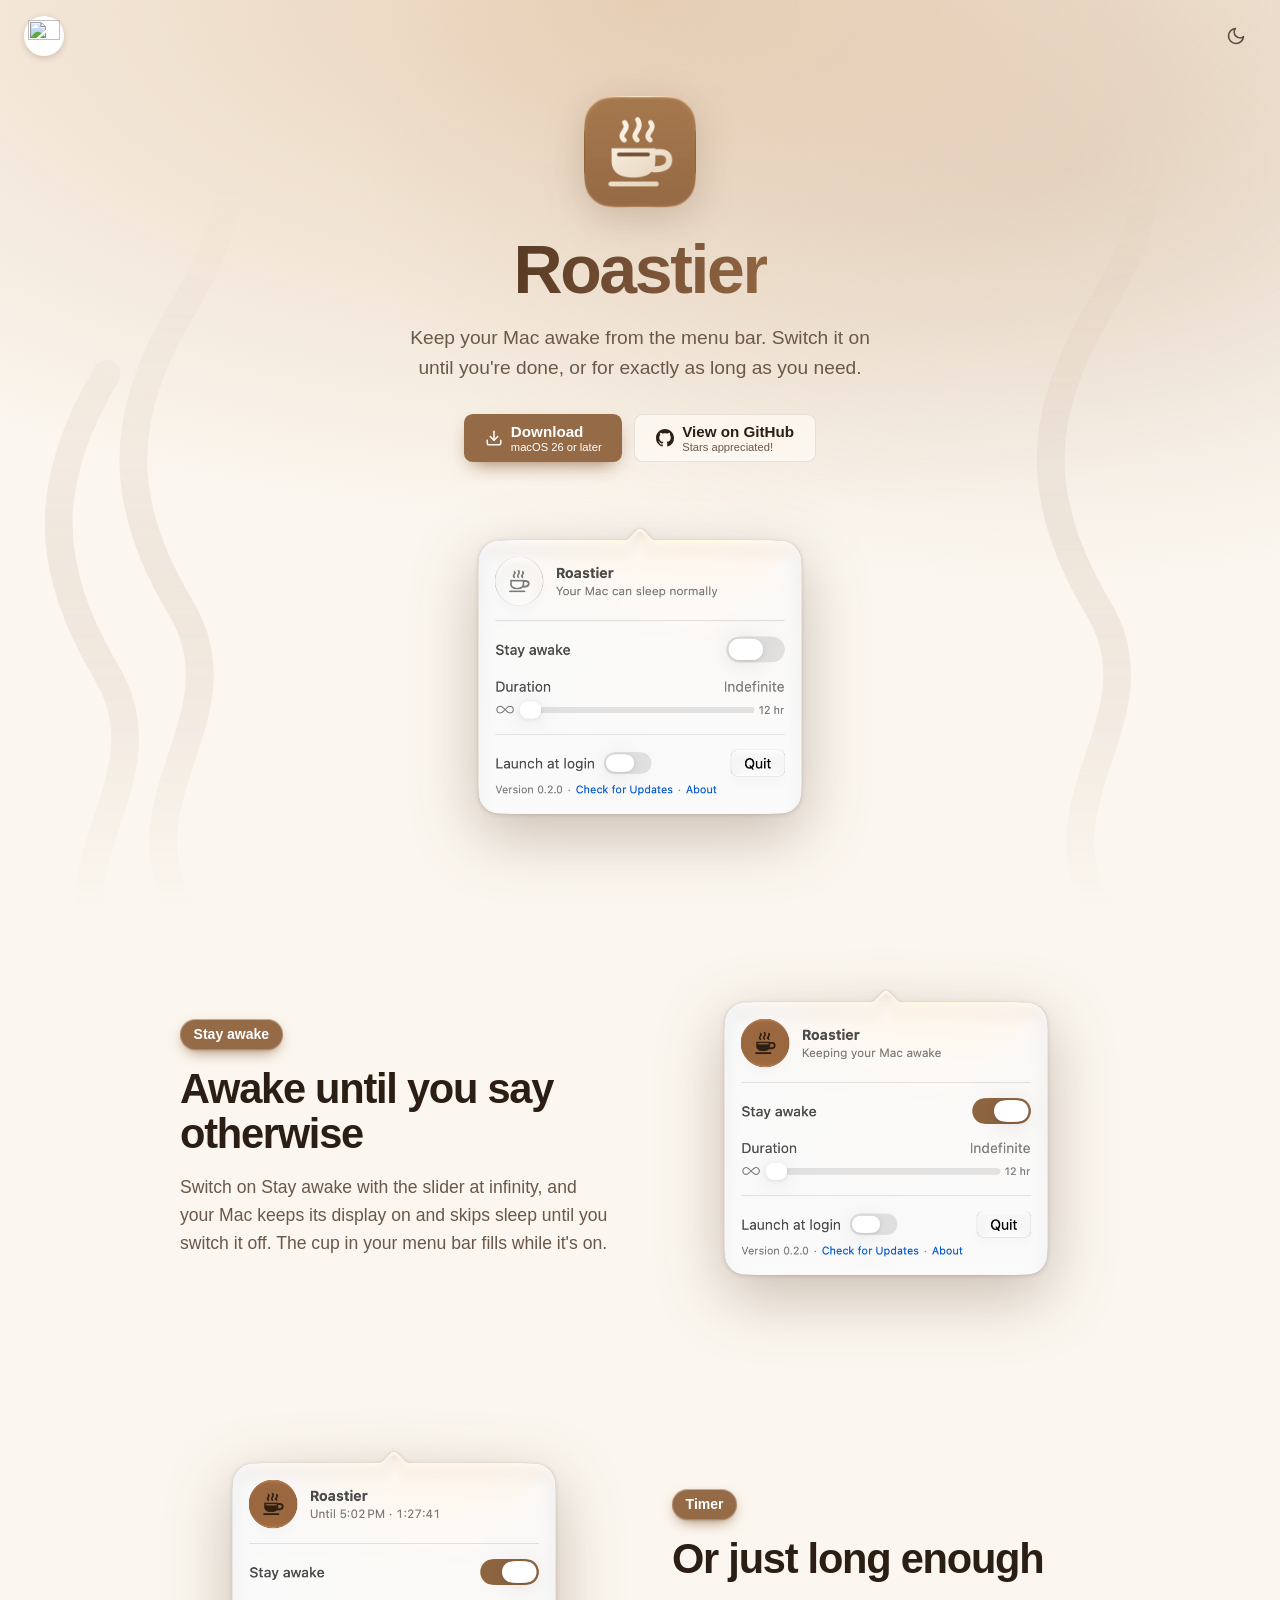
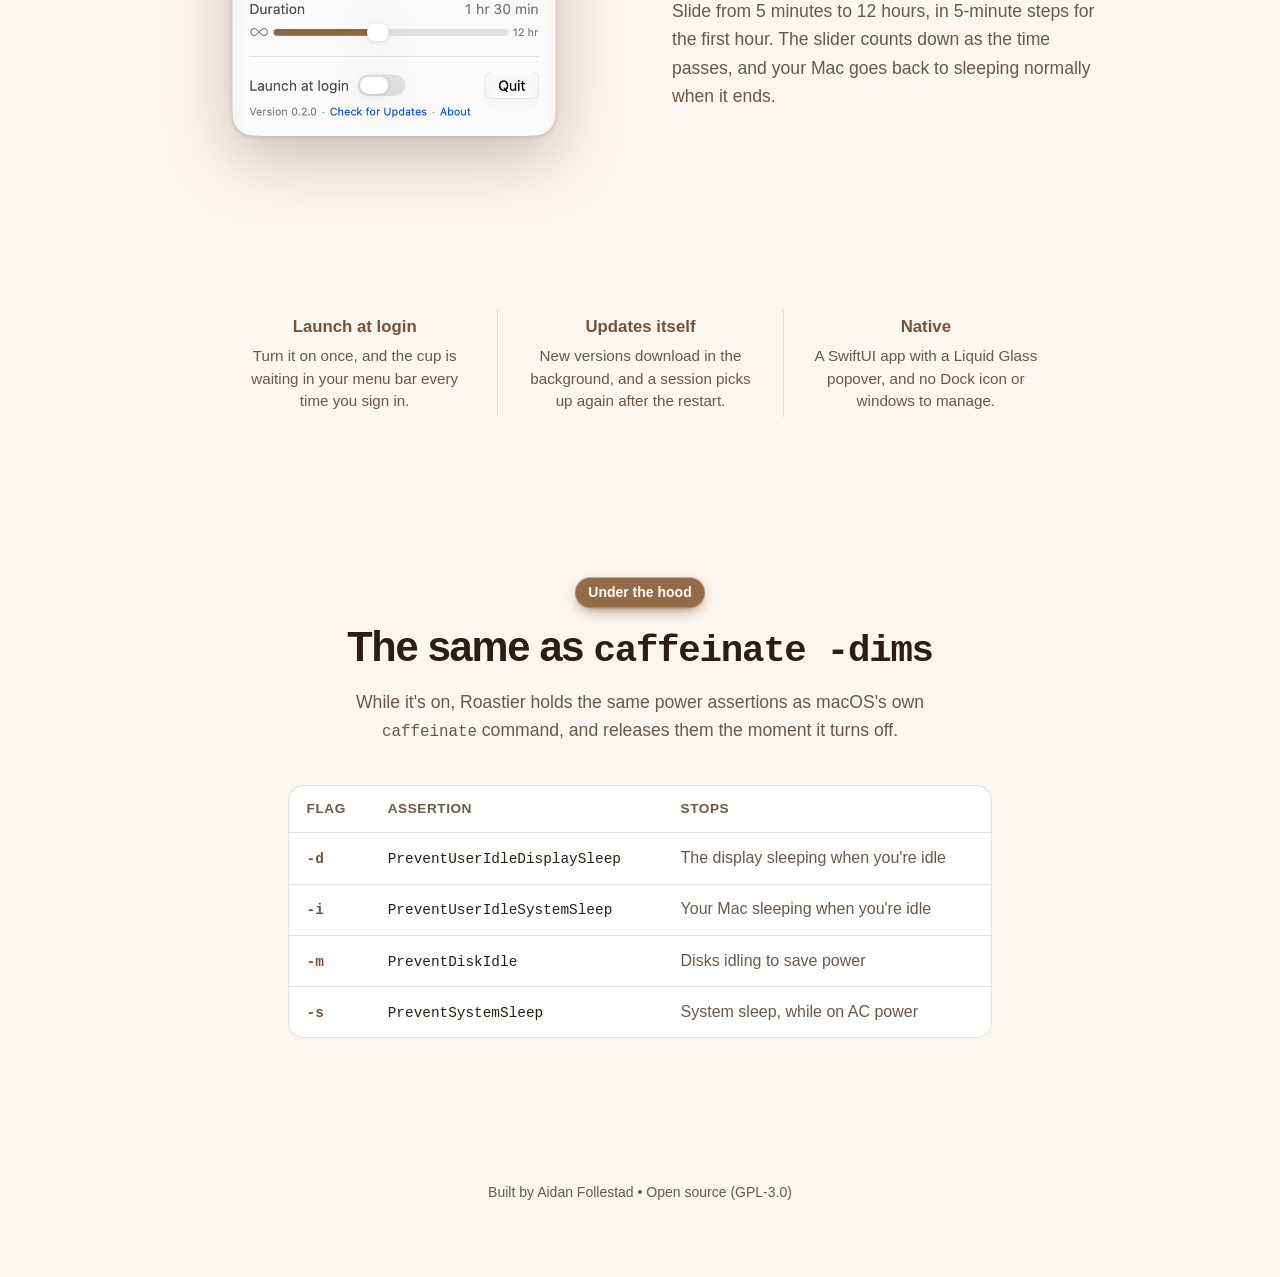
==== commit 9292dae8: "Say the timer moves in 5-minute steps for its first hour, rather than to any length Co-authored-by: " ====
--- a/index.html
+++ b/index.html
@@ -154,8 +154,8 @@
                 <p class="chip">Timer</p>
                 <h2>Or just long enough</h2>
                 <p class="feature-copy">
-                    Slide to any length from 5 minutes to 12 hours. The slider counts down as the time passes, and
-                    your Mac goes back to sleeping normally when it ends.
+                    Slide from 5 minutes to 12 hours, in 5-minute steps for the first hour. The slider counts down
+                    as the time passes, and your Mac goes back to sleeping normally when it ends.
                 </p>
             </div>
             <picture>
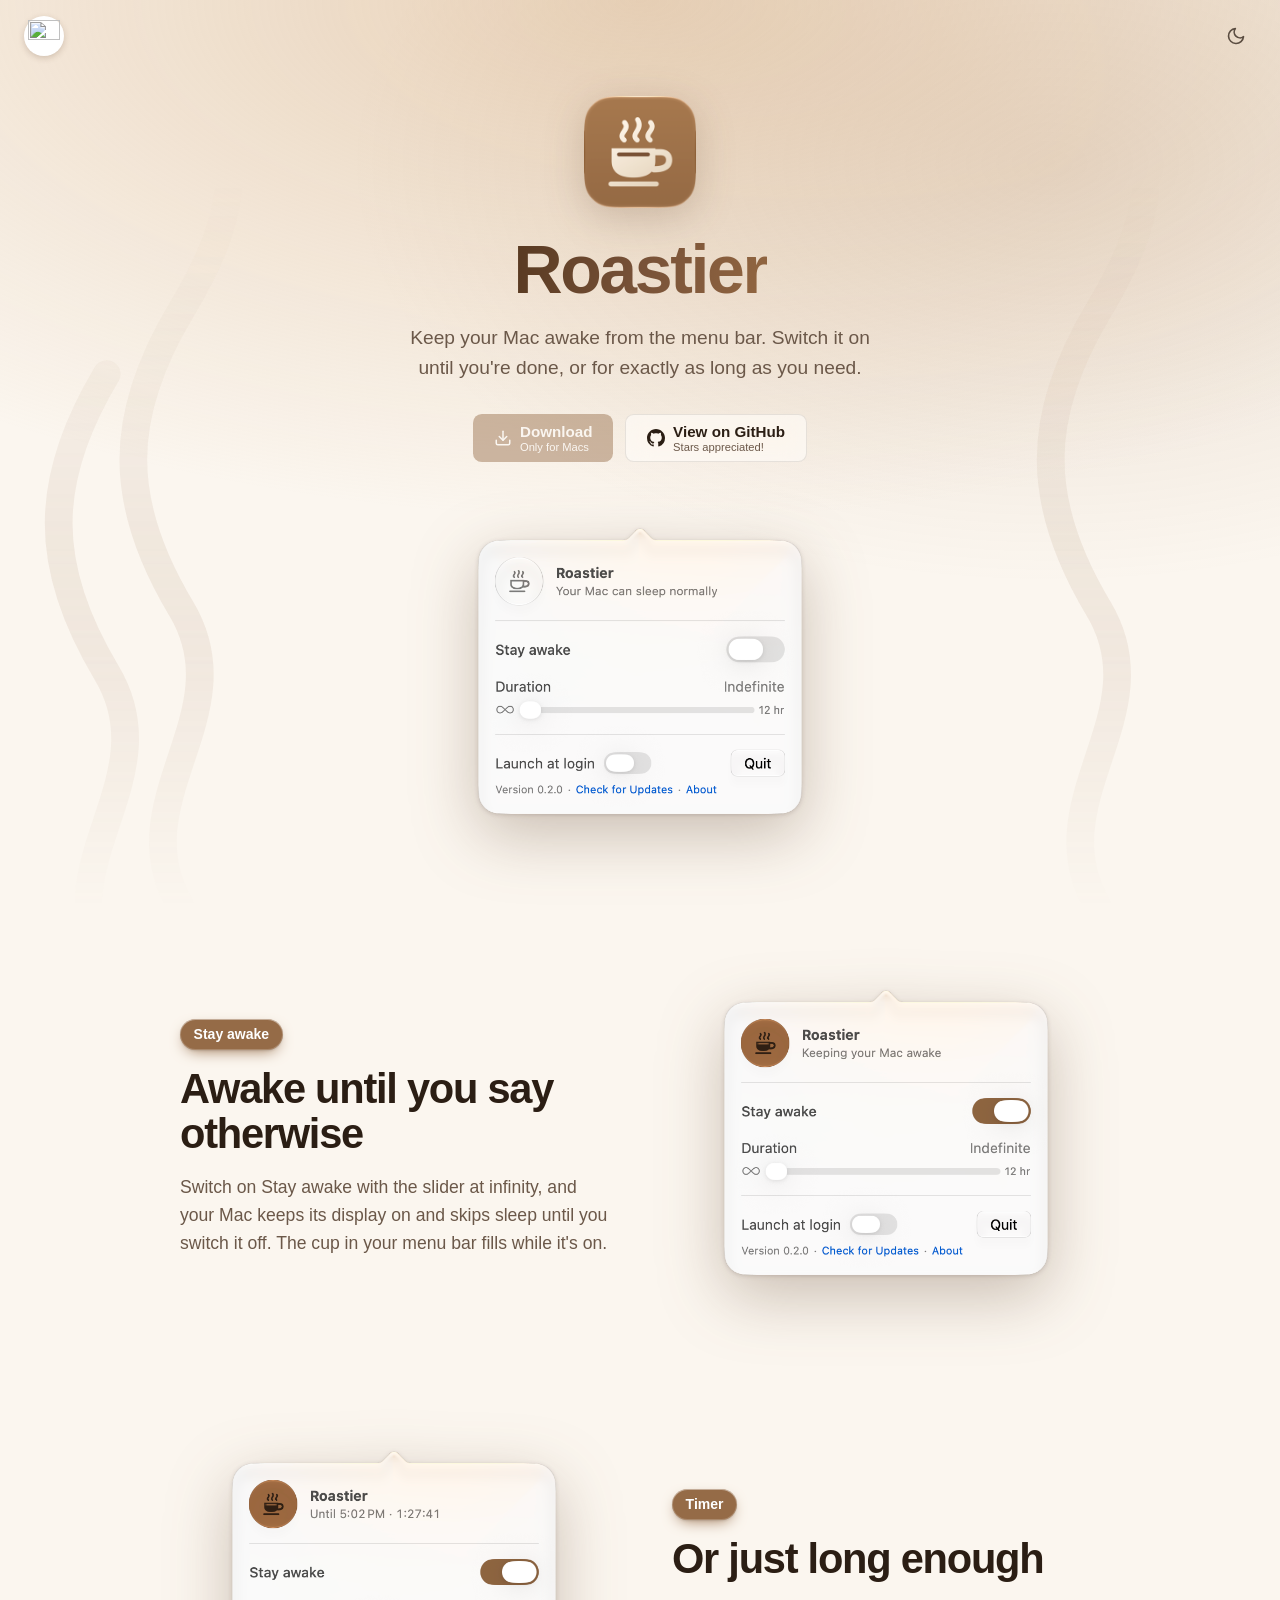
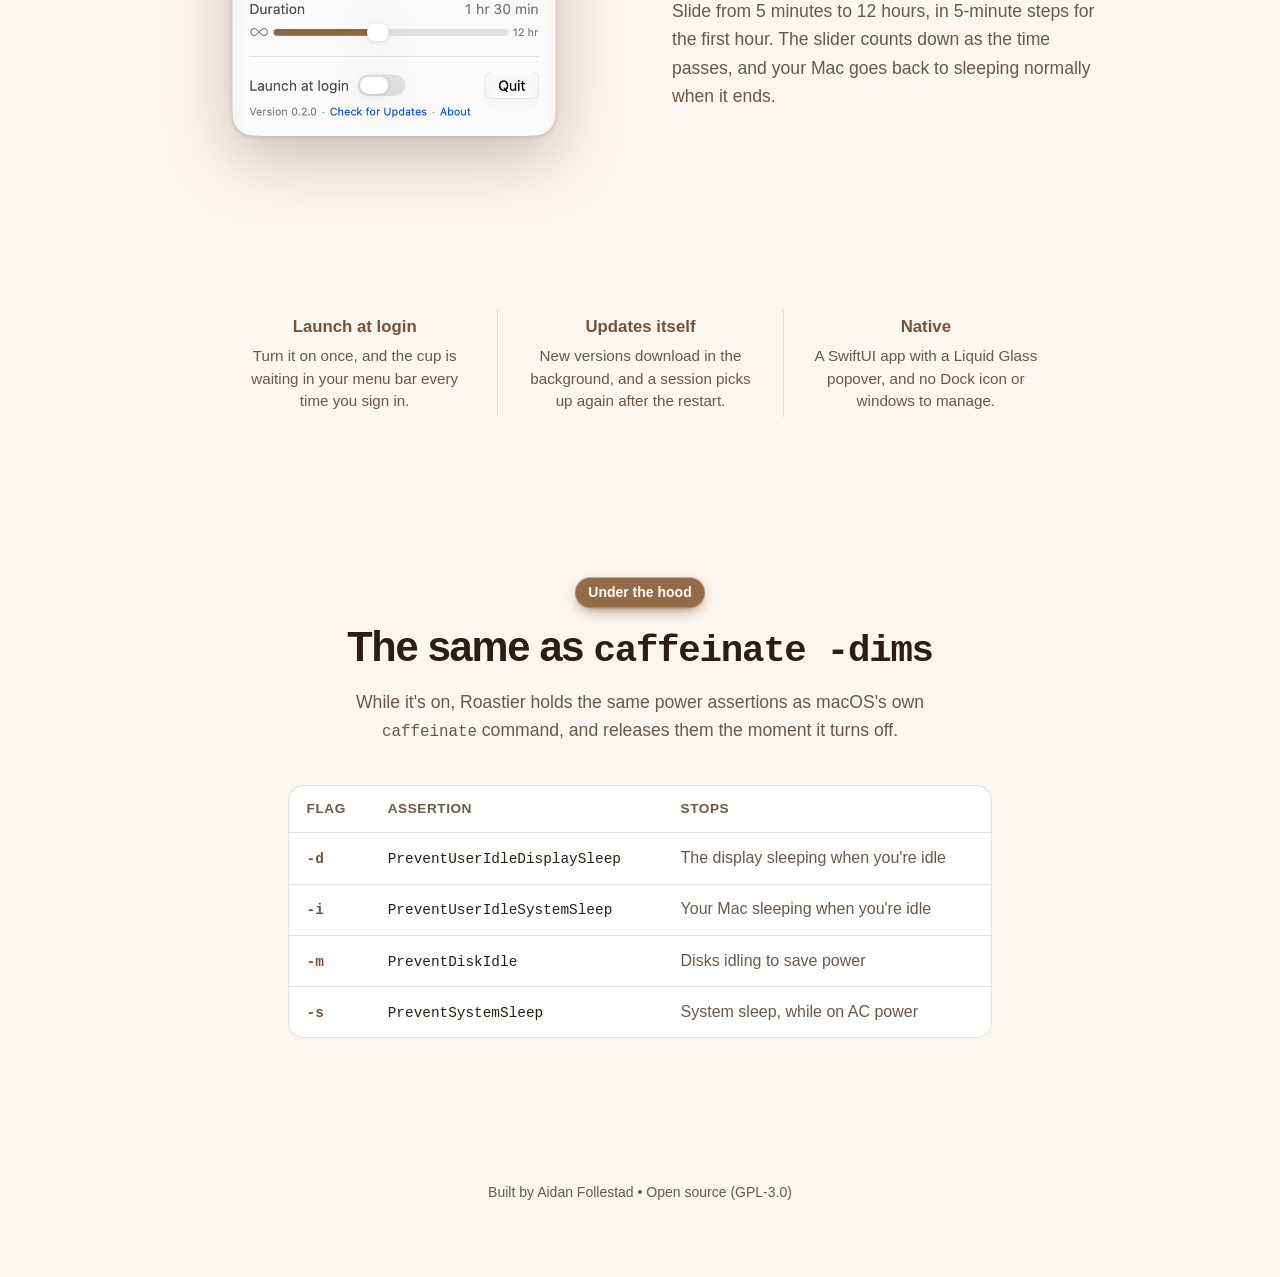
==== commit c5c1f577: "Grey out the download for visitors not on a Mac `scripts/platform-gate.js` is Reqling's and Alveary'" ====
--- a/index.html
+++ b/index.html
@@ -42,6 +42,7 @@
         media="(prefers-color-scheme: no-preference), (prefers-color-scheme: light)">
 
     <script src="scripts/dark-mode.js"></script>
+    <script src="scripts/platform-gate.js"></script>
 </head>
 
 <body>
@@ -91,7 +92,10 @@
             </p>
 
             <div class="cta-row">
-                <a class="btn-primary"
+                <!-- Both labels ship; scripts/platform-gate.js picks between them so
+                     non-Mac visitors never see an enabled button flash first. Keep the
+                     id non-generic, like the scroll-to-top button's. -->
+                <a class="btn-primary" id="release-link"
                     href="https://github.com/afollestad/Roastier/releases/latest/download/Roastier.app.zip">
                     <svg width="18" height="18" viewBox="0 0 24 24" fill="none" stroke="currentColor" stroke-width="2"
                         stroke-linecap="round" stroke-linejoin="round" aria-hidden="true">
@@ -99,7 +103,8 @@
                     </svg>
                     <span class="btn-stack">
                         <span>Download</span>
-                        <span class="btn-subtext">macOS 26 or later</span>
+                        <span class="btn-subtext download-label">macOS 26 or later</span>
+                        <span class="btn-subtext download-label-unavailable">Only for Macs</span>
                     </span>
                 </a>
                 <a class="btn-ghost" href="https://github.com/afollestad/Roastier">
--- a/styles/index-common.css
+++ b/styles/index-common.css
@@ -331,6 +331,27 @@
 
 .btn-ghost .btn-subtext {
     color: var(--secondary);
+}
+
+/* scripts/platform-gate.js flags non-Mac visitors on <html>; the download is
+   macOS-only, so the button becomes a faded, inert label there. */
+.download-label-unavailable {
+    display: none;
+}
+
+.not-macos .download-label {
+    display: none;
+}
+
+.not-macos .download-label-unavailable {
+    display: block;
+}
+
+.not-macos .btn-primary {
+    opacity: .45;
+    box-shadow: none;
+    cursor: default;
+    pointer-events: none;
 }
 
 @media (hover: hover) and (pointer: fine) {
